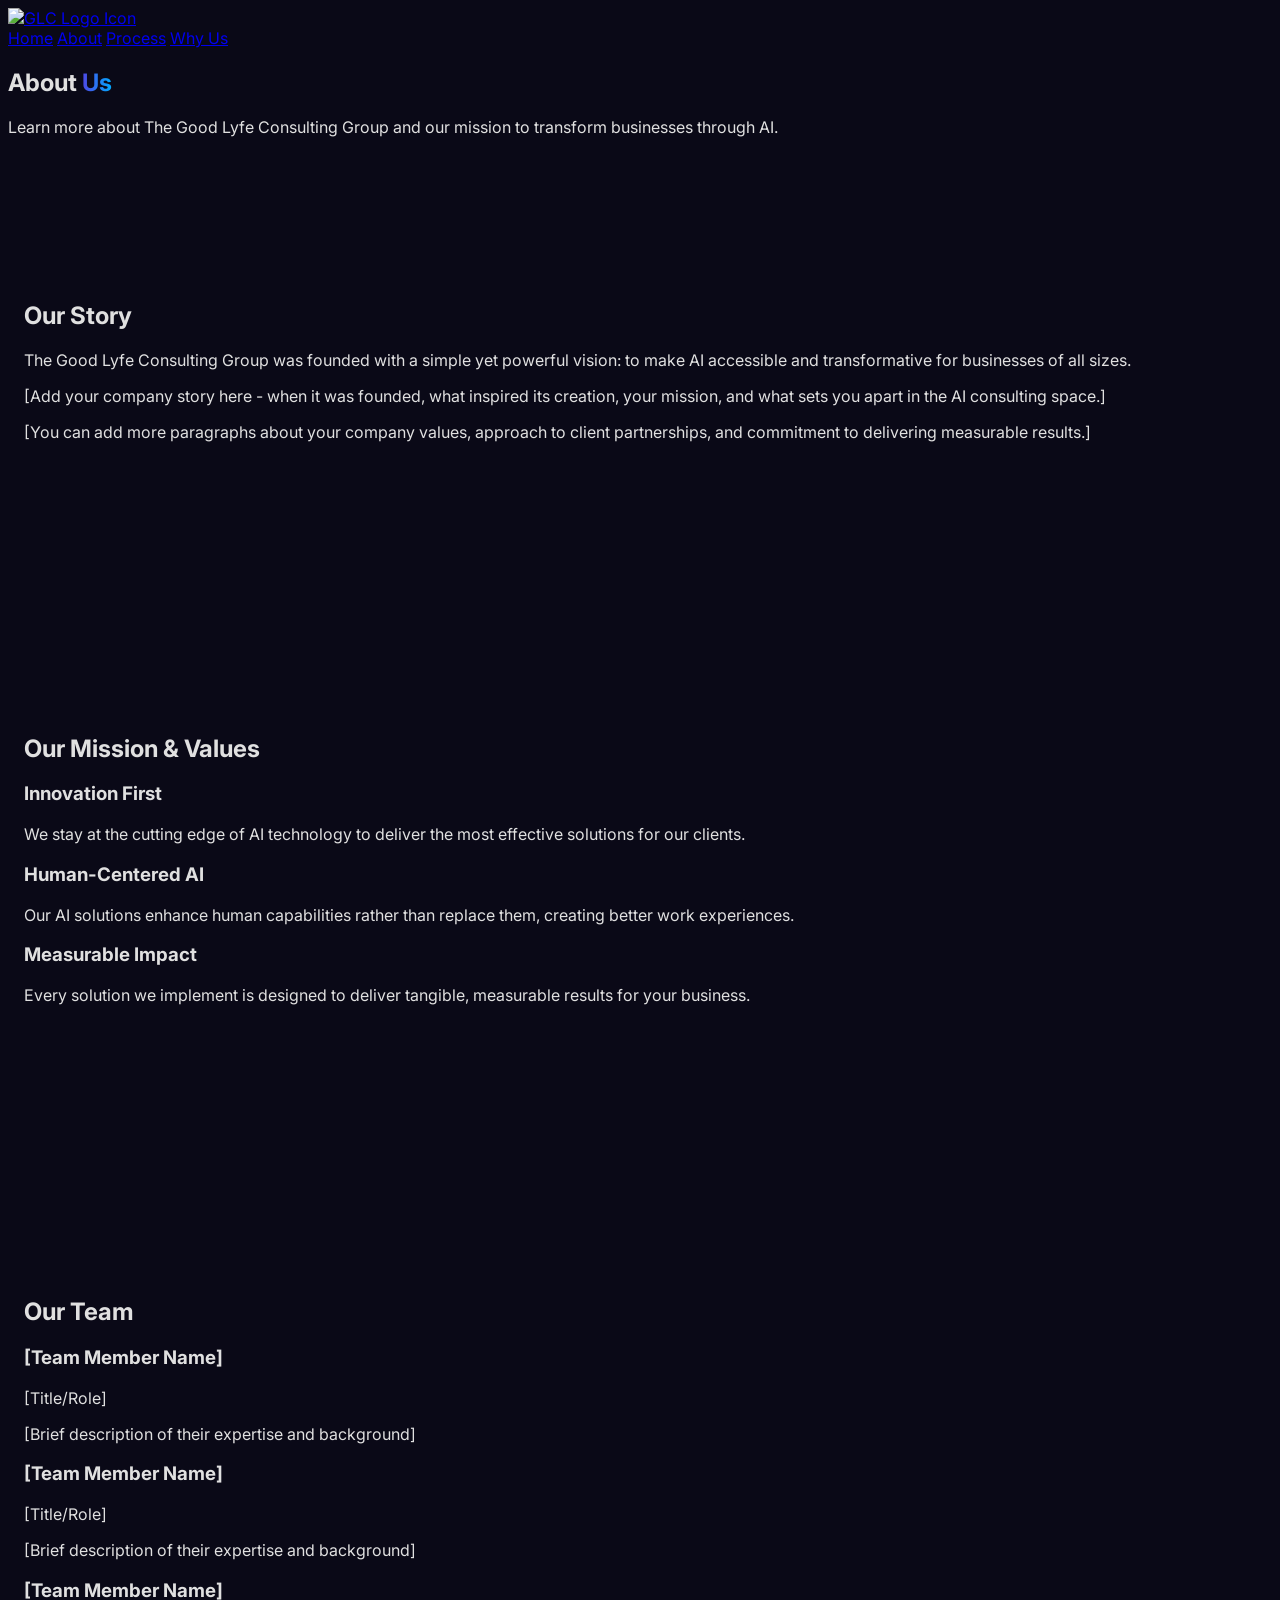
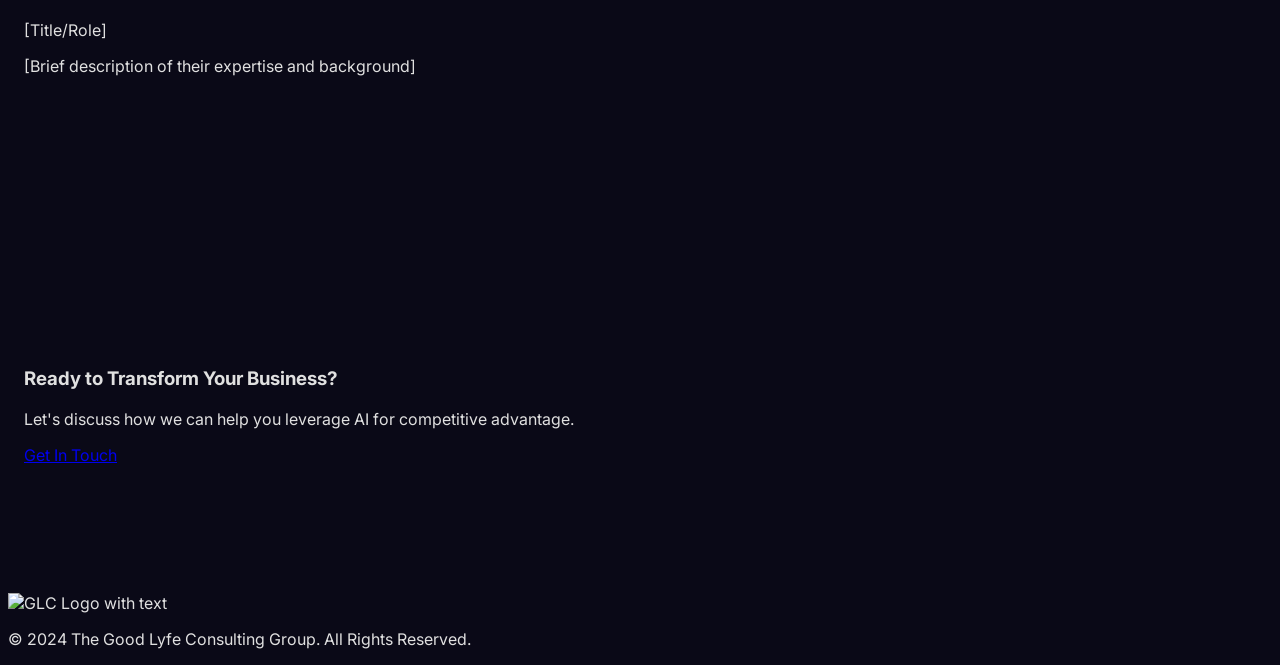
==== about.html @ 4319f313 "Rename "About Me" page to "About Us" and update company description Removes aboutme.html and adds ab" ====
<!DOCTYPE html>
<html lang="en">
<head>
    <meta charset="UTF-8">
    <meta name="viewport" content="width=device-width, initial-scale=1.0">
    <title>About | The Good Lyfe Consulting Group</title>
    
    <!-- Tailwind CSS -->
    <script src="https://cdn.tailwindcss.com"></script>
    
    <!-- Google Fonts: Inter -->
    <link rel="preconnect" href="https://fonts.googleapis.com">
    <link rel="preconnect" href="https://fonts.gstatic.com" crossorigin>
    <link href="https://fonts.googleapis.com/css2?family=Inter:wght@400;600;700;800&display=swap" rel="stylesheet">
    
    <!-- Custom Styles -->
    <style>
        body {
            font-family: 'Inter', sans-serif;
            background-color: #0A0917; /* Deep dark background */
            color: #E0E0E0; /* Light gray for text */
        }
        .hero-gradient {
            background: radial-gradient(circle at 50% 50%, rgba(58, 16, 151, 0.3) 0%, rgba(10, 9, 23, 0) 60%);
        }
        .accent-gradient-text {
            background: linear-gradient(90deg, #4F46E5, #00A9FF);
            -webkit-background-clip: text;
            -webkit-text-fill-color: transparent;
        }
        .section {
            padding: 8rem 1rem;
        }
        .scroll-reveal {
            opacity: 0;
            transform: translateY(30px);
            transition: opacity 0.8s ease-out, transform 0.8s ease-out;
        }
        .scroll-reveal.visible {
            opacity: 1;
            transform: translateY(0);
        }
    </style>
</head>
<body class="antialiased">

    <!-- Header -->
    <header class="fixed top-0 left-0 right-0 z-50 bg-opacity-30 backdrop-blur-lg border-b border-gray-800">
        <div class="container mx-auto px-6 py-4 flex justify-between items-center">
            <!-- HEADER LOGO (Icon + Text) -->
            <a href="index.html" class="flex items-center space-x-4">
                 <img src='https://i.postimg.cc/Jhpvpzmf/THE-GOOD-LYFE-CONSULTING-GROUP-White-No-Words-PNG.png' alt="GLC Logo Icon" class="h-16">
            </a>
            <nav class="hidden md:flex items-center space-x-8">
                <a href="index.html" class="text-gray-300 hover:text-white transition-colors">Home</a>
                <a href="about.html" class="text-white font-semibold">About</a>
                <a href="index.html#process" class="text-gray-300 hover:text-white transition-colors">Process</a>
                <a href="index.html#why-us" class="text-gray-300 hover:text-white transition-colors">Why Us</a>
            </nav>
        </div>
    </header>

    <main>
        <!-- Hero Section -->
        <section class="relative min-h-screen flex items-center justify-center text-center overflow-hidden">
            <div class="hero-gradient absolute inset-0"></div>
            <div class="relative z-10 p-6">
                <h1 class="text-4xl md:text-6xl lg:text-7xl font-extrabold text-white leading-tight mb-4 scroll-reveal">
                    About <span class="accent-gradient-text">Us</span>
                </h1>
                <p class="max-w-3xl mx-auto text-lg md:text-xl text-gray-300 mb-8 scroll-reveal" style="transition-delay: 200ms;">
                    Learn more about The Good Lyfe Consulting Group and our mission to transform businesses through AI.
                </p>
            </div>
        </section>

        <!-- About Content Section -->
        <section class="section scroll-reveal">
            <div class="container mx-auto px-6 max-w-4xl">
                <div class="bg-gray-800 p-8 rounded-xl border border-gray-700">
                    <h2 class="text-3xl font-bold mb-6">Our Story</h2>
                    <div class="prose prose-invert max-w-none">
                        <p class="text-gray-300 text-lg mb-6">
                            The Good Lyfe Consulting Group was founded with a simple yet powerful vision: to make AI accessible and transformative for businesses of all sizes.
                        </p>
                        <p class="text-gray-300 text-lg mb-6">
                            [Add your company story here - when it was founded, what inspired its creation, your mission, and what sets you apart in the AI consulting space.]
                        </p>
                        <p class="text-gray-300 text-lg mb-6">
                            [You can add more paragraphs about your company values, approach to client partnerships, and commitment to delivering measurable results.]
                        </p>
                    </div>
                </div>
            </div>
        </section>

        <!-- Mission & Values Section -->
        <section class="section bg-gray-900/50 scroll-reveal">
            <div class="container mx-auto px-6">
                <h2 class="text-4xl font-bold mb-12 text-center">Our Mission & Values</h2>
                <div class="grid md:grid-cols-2 lg:grid-cols-3 gap-8">
                    <div class="bg-gray-800 p-6 rounded-lg border border-gray-700">
                        <h3 class="text-xl font-semibold mb-3">Innovation First</h3>
                        <p class="text-gray-400">We stay at the cutting edge of AI technology to deliver the most effective solutions for our clients.</p>
                    </div>
                    <div class="bg-gray-800 p-6 rounded-lg border border-gray-700">
                        <h3 class="text-xl font-semibold mb-3">Human-Centered AI</h3>
                        <p class="text-gray-400">Our AI solutions enhance human capabilities rather than replace them, creating better work experiences.</p>
                    </div>
                    <div class="bg-gray-800 p-6 rounded-lg border border-gray-700">
                        <h3 class="text-xl font-semibold mb-3">Measurable Impact</h3>
                        <p class="text-gray-400">Every solution we implement is designed to deliver tangible, measurable results for your business.</p>
                    </div>
                </div>
            </div>
        </section>

        <!-- Team Section -->
        <section class="section scroll-reveal">
            <div class="container mx-auto px-6">
                <h2 class="text-4xl font-bold mb-12 text-center">Our Team</h2>
                <div class="grid md:grid-cols-2 lg:grid-cols-3 gap-8">
                    <div class="bg-gray-800 p-6 rounded-lg border border-gray-700 text-center">
                        <div class="w-24 h-24 bg-gray-700 rounded-full mx-auto mb-4"></div>
                        <h3 class="text-xl font-semibold mb-2">[Team Member Name]</h3>
                        <p class="text-indigo-400 mb-3">[Title/Role]</p>
                        <p class="text-gray-400 text-sm">[Brief description of their expertise and background]</p>
                    </div>
                    <div class="bg-gray-800 p-6 rounded-lg border border-gray-700 text-center">
                        <div class="w-24 h-24 bg-gray-700 rounded-full mx-auto mb-4"></div>
                        <h3 class="text-xl font-semibold mb-2">[Team Member Name]</h3>
                        <p class="text-indigo-400 mb-3">[Title/Role]</p>
                        <p class="text-gray-400 text-sm">[Brief description of their expertise and background]</p>
                    </div>
                    <div class="bg-gray-800 p-6 rounded-lg border border-gray-700 text-center">
                        <div class="w-24 h-24 bg-gray-700 rounded-full mx-auto mb-4"></div>
                        <h3 class="text-xl font-semibold mb-2">[Team Member Name]</h3>
                        <p class="text-indigo-400 mb-3">[Title/Role]</p>
                        <p class="text-gray-400 text-sm">[Brief description of their expertise and background]</p>
                    </div>
                </div>
            </div>
        </section>

        <!-- Contact Section -->
        <section class="section bg-indigo-900/20 scroll-reveal">
            <div class="container mx-auto px-6 text-center">
                <h3 class="text-4xl font-bold text-white mb-4">Ready to Transform Your Business?</h3>
                <p class="text-lg text-gray-300 mb-8">Let's discuss how we can help you leverage AI for competitive advantage.</p>
                <a href="mailto:info@GLC.ai" class="inline-block bg-green-500 text-white font-bold py-4 px-10 text-lg rounded-lg shadow-xl hover:bg-green-400 transition-all">
                    Get In Touch
                </a>
            </div>
        </section>
    </main>

    <!-- Footer -->
    <footer class="bg-gray-900 py-8">
        <div class="container mx-auto px-6 text-center text-gray-500 flex flex-col items-center space-y-6">
            <!-- FOOTER LOGO -->
            <img src='https://i.postimg.cc/nzYThHcd/PNG-white-logo-fo-site.png' alt='GLC Logo with text' class="h-36">
            <p>&copy; 2024 The Good Lyfe Consulting Group. All Rights Reserved.</p>
        </div>
    </footer>

    <script>
        // Scroll Reveal Animation
        const scrollRevealElements = document.querySelectorAll('.scroll-reveal');

        const elementInView = (el, dividend = 1) => {
            const elementTop = el.getBoundingClientRect().top;
            return (
                elementTop <= (window.innerHeight || document.documentElement.clientHeight) / dividend
            );
        };
        
        const displayScrollElement = (element) => {
            element.classList.add('visible');
        };

        const handleScrollAnimation = () => {
            scrollRevealElements.forEach((el) => {
                if (elementInView(el, 1.25)) {
                    displayScrollElement(el);
                }
            });
        }

        window.addEventListener('scroll', () => {
            handleScrollAnimation();
        });

        // Trigger for elements already in view on load
        handleScrollAnimation();
    </script>
</body>
</html>
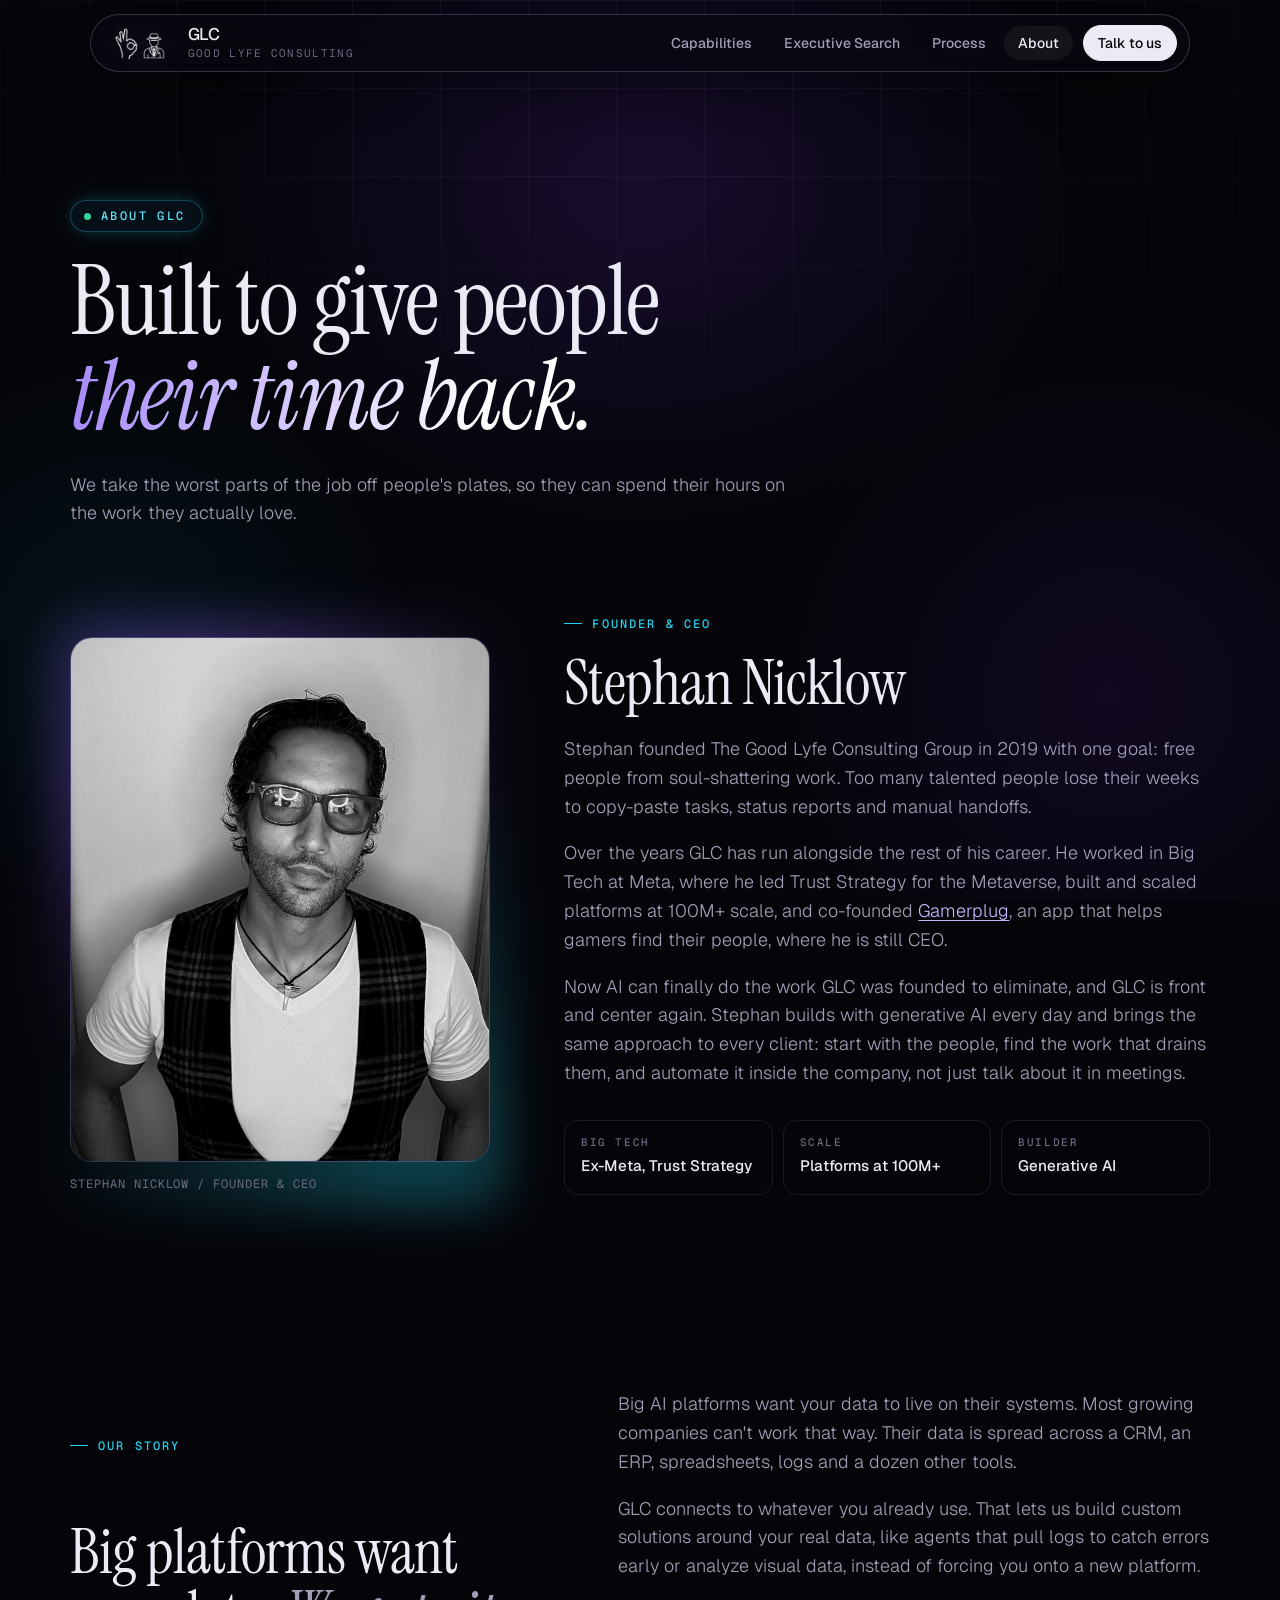
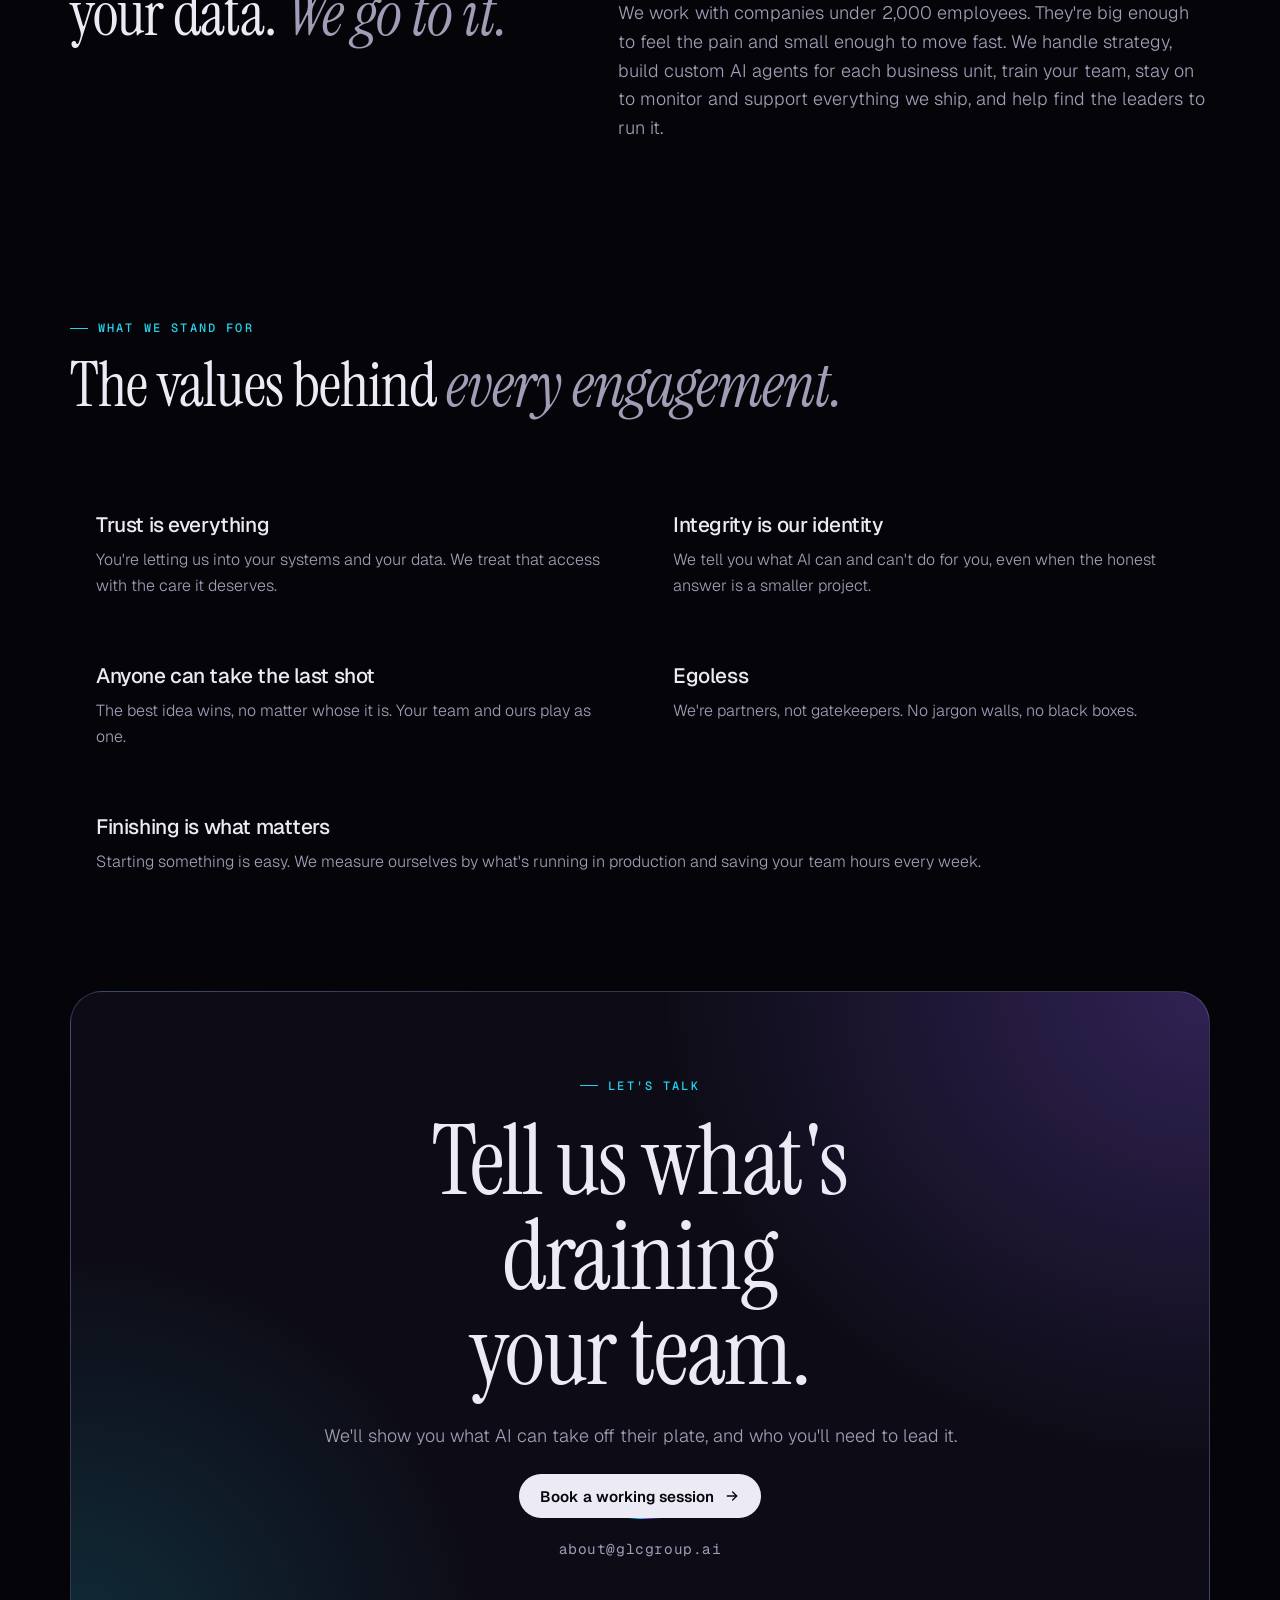
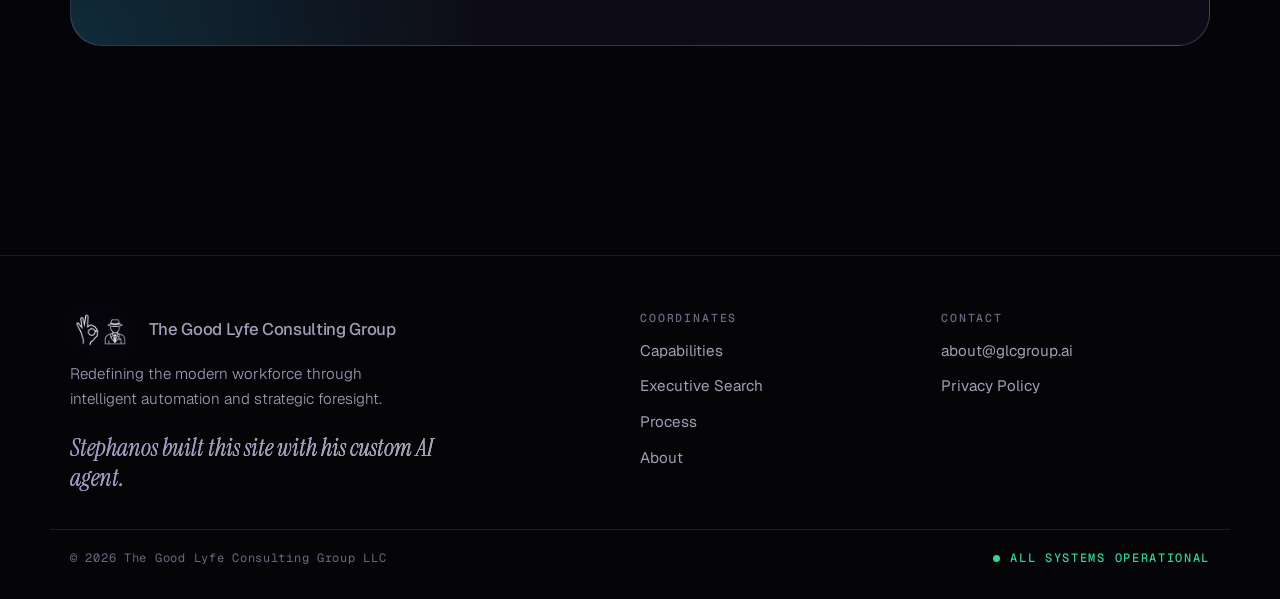
==== commit 7c3e4053: "Redesign: merge the live site's best elements with the new site; hero becomes a live operations grap" ====
--- a/about.html
+++ b/about.html
@@ -2,196 +2,137 @@
 <html lang="en">
 <head>
     <meta charset="UTF-8">
-    <meta name="viewport" content="width=device-width, initial-scale=1.0">
+    <meta name="viewport" content="width=device-width, initial-scale=1.0, viewport-fit=cover">
     <title>About | The Good Lyfe Consulting Group</title>
-    
-    <!-- Tailwind CSS -->
-    <script src="https://cdn.tailwindcss.com"></script>
-    
-    <!-- Google Fonts: Inter -->
+    <meta name="description" content="The Good Lyfe Consulting Group was founded by Stephan Nicklow to free people from the worst parts of their jobs by operationalizing AI.">
+    <link rel="icon" href="assets/favicon.png" type="image/png">
     <link rel="preconnect" href="https://fonts.googleapis.com">
     <link rel="preconnect" href="https://fonts.gstatic.com" crossorigin>
-    <link href="https://fonts.googleapis.com/css2?family=Inter:wght@400;600;700;800&display=swap" rel="stylesheet">
-    
-    <!-- Custom Styles -->
-    <style>
-        body {
-            font-family: 'Inter', sans-serif;
-            background-color: #0A0917; /* Deep dark background */
-            color: #E0E0E0; /* Light gray for text */
-        }
-        .hero-gradient {
-            background: radial-gradient(circle at 50% 50%, rgba(58, 16, 151, 0.3) 0%, rgba(10, 9, 23, 0) 60%);
-        }
-        .accent-gradient-text {
-            background: linear-gradient(90deg, #4F46E5, #00A9FF);
-            -webkit-background-clip: text;
-            -webkit-text-fill-color: transparent;
-        }
-        .section {
-            padding: 8rem 1rem;
-        }
-        .scroll-reveal {
-            opacity: 0;
-            transform: translateY(30px);
-            transition: opacity 0.8s ease-out, transform 0.8s ease-out;
-        }
-        .scroll-reveal.visible {
-            opacity: 1;
-            transform: translateY(0);
-        }
-    </style>
+    <link href="https://fonts.googleapis.com/css2?family=Geist:wght@300;400;500;600&family=Geist+Mono:wght@400;500&family=Instrument+Serif:ital@0;1&display=swap" rel="stylesheet">
+    <link rel="stylesheet" href="assets/site.css">
 </head>
-<body class="antialiased">
+<body>
+    <div class="orbs" aria-hidden="true"><span></span><span></span><span></span></div>
 
-    <!-- Header -->
-    <header class="fixed top-0 left-0 right-0 z-50 bg-opacity-30 backdrop-blur-lg border-b border-gray-800">
-        <div class="container mx-auto px-6 py-4 flex justify-between items-center">
-            <!-- HEADER LOGO (Icon + Text) -->
-            <a href="index.html" class="flex items-center space-x-4">
-                 <img src='https://i.postimg.cc/Jhpvpzmf/THE-GOOD-LYFE-CONSULTING-GROUP-White-No-Words-PNG.png' alt="GLC Logo Icon" class="h-16">
-            </a>
-            <nav class="hidden md:flex items-center space-x-8">
-                <a href="index.html" class="text-gray-300 hover:text-white transition-colors">Home</a>
-                <a href="about.html" class="text-white font-semibold">About</a>
-                <a href="index.html#process" class="text-gray-300 hover:text-white transition-colors">Process</a>
-                <a href="index.html#why-us" class="text-gray-300 hover:text-white transition-colors">Why Us</a>
-            </nav>
+    <nav class="nav" aria-label="Main">
+        <a href="index.html" class="brand" aria-label="The Good Lyfe Consulting Group home">
+            <img src="assets/glc-mark.png" alt="">
+            <span>GLC<small>Good Lyfe Consulting</small></span>
+        </a>
+        <button class="menu-btn" type="button" aria-expanded="false" aria-controls="nav-links">Menu</button>
+        <div class="nav-links" id="nav-links">
+            <a href="index.html#capabilities">Capabilities</a>
+            <a href="index.html#executive-search">Executive Search</a>
+            <a href="index.html#process">Process</a>
+            <a href="about.html" aria-current="page">About</a>
+            <a href="mailto:about@glcgroup.ai" class="btn btn-solid btn-sm nav-cta">Talk to us</a>
         </div>
-    </header>
+    </nav>
 
     <main>
-        <!-- Hero Section -->
-        <section class="relative min-h-screen flex items-center justify-center text-center overflow-hidden">
-            <div class="hero-gradient absolute inset-0"></div>
-            <div class="relative z-10 p-6">
-                <h1 class="text-4xl md:text-6xl lg:text-7xl font-extrabold text-white leading-tight mb-4 scroll-reveal">
-                    About <span class="accent-gradient-text">Us</span>
-                </h1>
-                <p class="max-w-3xl mx-auto text-lg md:text-xl text-gray-300 mb-8 scroll-reveal" style="transition-delay: 200ms;">
-                    Learn more about The Good Lyfe Consulting Group and our mission to transform businesses through AI.
-                </p>
+        <header class="section" style="padding-top:clamp(140px,16vw,200px)">
+            <div class="wrap">
+                <span class="status rise"><span class="dot"></span>About GLC</span>
+                <h1 class="rise" style="--d:.08s;font-size:var(--step-4);margin-top:22px;max-width:16ch">Built to give people <em class="shimmer">their time back.</em></h1>
+                <p class="lede rise" style="--d:.16s;margin-top:26px">We take the worst parts of the job off people's plates, so they can spend their hours on the work they actually love.</p>
             </div>
-        </section>
+        </header>
 
-        <!-- About Content Section -->
-        <section class="section scroll-reveal">
-            <div class="container mx-auto px-6 max-w-4xl">
-                <div class="bg-gray-800 p-8 rounded-xl border border-gray-700">
-                    <h2 class="text-3xl font-bold mb-6">Our Story</h2>
-                    <div class="prose prose-invert max-w-none">
-                        <p class="text-gray-300 text-lg mb-6">
-                            The Good Lyfe Consulting Group was founded with a simple yet powerful vision: to make AI accessible and transformative for businesses of all sizes.
-                        </p>
-                        <p class="text-gray-300 text-lg mb-6">
-                            [Add your company story here - when it was founded, what inspired its creation, your mission, and what sets you apart in the AI consulting space.]
-                        </p>
-                        <p class="text-gray-300 text-lg mb-6">
-                            [You can add more paragraphs about your company values, approach to client partnerships, and commitment to delivering measurable results.]
-                        </p>
+        <section id="founder" class="section" style="padding-top:0">
+            <div class="wrap founder">
+                <figure class="portrait" style="margin:0">
+                    <img src="assets/stephan.jpg" alt="Stephan Nicklow, founder and CEO of The Good Lyfe Consulting Group">
+                    <figcaption>STEPHAN NICKLOW / FOUNDER &amp; CEO</figcaption>
+                </figure>
+                <div style="display:grid;gap:22px;min-width:0">
+                    <span class="label">Founder &amp; CEO</span>
+                    <h2 style="font-size:var(--step-3)">Stephan Nicklow</h2>
+                    <div class="bio">
+                        <p>Stephan founded The Good Lyfe Consulting Group in 2019 with one goal: free people from soul-shattering work. Too many talented people lose their weeks to copy-paste tasks, status reports and manual handoffs.</p>
+                        <p>Over the years GLC has run alongside the rest of his career. He worked in Big Tech at Meta, where he led Trust Strategy for the Metaverse, built and scaled platforms at 100M+ scale, and co-founded <a href="https://gamerplug.app" target="_blank" rel="noopener">Gamerplug</a>, an app that helps gamers find their people, where he is still CEO.</p>
+                        <p>Now AI can finally do the work GLC was founded to eliminate, and GLC is front and center again. Stephan builds with generative AI every day and brings the same approach to every client: start with the people, find the work that drains them, and automate it inside the company, not just talk about it in meetings.</p>
                     </div>
+                    <dl class="facts">
+                        <div><dt>Big Tech</dt><dd>Ex-Meta, Trust Strategy</dd></div>
+                        <div><dt>Scale</dt><dd>Platforms at 100M+</dd></div>
+                        <div><dt>Builder</dt><dd>Generative AI</dd></div>
+                    </dl>
                 </div>
             </div>
         </section>
 
-        <!-- Mission & Values Section -->
-        <section class="section bg-gray-900/50 scroll-reveal">
-            <div class="container mx-auto px-6">
-                <h2 class="text-4xl font-bold mb-12 text-center">Our Mission & Values</h2>
-                <div class="grid md:grid-cols-2 lg:grid-cols-3 gap-8">
-                    <div class="bg-gray-800 p-6 rounded-lg border border-gray-700">
-                        <h3 class="text-xl font-semibold mb-3">Innovation First</h3>
-                        <p class="text-gray-400">We stay at the cutting edge of AI technology to deliver the most effective solutions for our clients.</p>
-                    </div>
-                    <div class="bg-gray-800 p-6 rounded-lg border border-gray-700">
-                        <h3 class="text-xl font-semibold mb-3">Human-Centered AI</h3>
-                        <p class="text-gray-400">Our AI solutions enhance human capabilities rather than replace them, creating better work experiences.</p>
-                    </div>
-                    <div class="bg-gray-800 p-6 rounded-lg border border-gray-700">
-                        <h3 class="text-xl font-semibold mb-3">Measurable Impact</h3>
-                        <p class="text-gray-400">Every solution we implement is designed to deliver tangible, measurable results for your business.</p>
-                    </div>
+        <section id="story" class="section">
+            <div class="wrap story">
+                <div class="head" style="margin:0">
+                    <span class="label">Our story</span>
+                    <h2>Big platforms want your data. <em>We go to it.</em></h2>
+                </div>
+                <div class="body">
+                    <p>Big AI platforms want your data to live on their systems. Most growing companies can't work that way. Their data is spread across a CRM, an ERP, spreadsheets, logs and a dozen other tools.</p>
+                    <p>GLC connects to whatever you already use. That lets us build custom solutions around your real data, like agents that pull logs to catch errors early or analyze visual data, instead of forcing you onto a new platform.</p>
+                    <p>We work with companies under 2,000 employees. They're big enough to feel the pain and small enough to move fast. We handle strategy, build custom AI agents for each business unit, train your team, stay on to monitor and support everything we ship, and help find the leaders to run it.</p>
                 </div>
             </div>
         </section>
 
-        <!-- Team Section -->
-        <section class="section scroll-reveal">
-            <div class="container mx-auto px-6">
-                <h2 class="text-4xl font-bold mb-12 text-center">Our Team</h2>
-                <div class="grid md:grid-cols-2 lg:grid-cols-3 gap-8">
-                    <div class="bg-gray-800 p-6 rounded-lg border border-gray-700 text-center">
-                        <div class="w-24 h-24 bg-gray-700 rounded-full mx-auto mb-4"></div>
-                        <h3 class="text-xl font-semibold mb-2">[Team Member Name]</h3>
-                        <p class="text-indigo-400 mb-3">[Title/Role]</p>
-                        <p class="text-gray-400 text-sm">[Brief description of their expertise and background]</p>
-                    </div>
-                    <div class="bg-gray-800 p-6 rounded-lg border border-gray-700 text-center">
-                        <div class="w-24 h-24 bg-gray-700 rounded-full mx-auto mb-4"></div>
-                        <h3 class="text-xl font-semibold mb-2">[Team Member Name]</h3>
-                        <p class="text-indigo-400 mb-3">[Title/Role]</p>
-                        <p class="text-gray-400 text-sm">[Brief description of their expertise and background]</p>
-                    </div>
-                    <div class="bg-gray-800 p-6 rounded-lg border border-gray-700 text-center">
-                        <div class="w-24 h-24 bg-gray-700 rounded-full mx-auto mb-4"></div>
-                        <h3 class="text-xl font-semibold mb-2">[Team Member Name]</h3>
-                        <p class="text-indigo-400 mb-3">[Title/Role]</p>
-                        <p class="text-gray-400 text-sm">[Brief description of their expertise and background]</p>
-                    </div>
+        <section id="values" class="section">
+            <div class="wrap">
+                <div class="head">
+                    <span class="label">What we stand for</span>
+                    <h2>The values behind <em>every engagement.</em></h2>
+                </div>
+                <div class="values">
+                    <div><h3>Trust is everything</h3><p>You're letting us into your systems and your data. We treat that access with the care it deserves.</p></div>
+                    <div><h3>Integrity is our identity</h3><p>We tell you what AI can and can't do for you, even when the honest answer is a smaller project.</p></div>
+                    <div><h3>Anyone can take the last shot</h3><p>The best idea wins, no matter whose it is. Your team and ours play as one.</p></div>
+                    <div><h3>Egoless</h3><p>We're partners, not gatekeepers. No jargon walls, no black boxes.</p></div>
+                    <div><h3>Finishing is what matters</h3><p>Starting something is easy. We measure ourselves by what's running in production and saving your team hours every week.</p></div>
                 </div>
             </div>
         </section>
 
-        <!-- Contact Section -->
-        <section class="section bg-indigo-900/20 scroll-reveal">
-            <div class="container mx-auto px-6 text-center">
-                <h3 class="text-4xl font-bold text-white mb-4">Ready to Transform Your Business?</h3>
-                <p class="text-lg text-gray-300 mb-8">Let's discuss how we can help you leverage AI for competitive advantage.</p>
-                <a href="mailto:info@GLC.ai" class="inline-block bg-green-500 text-white font-bold py-4 px-10 text-lg rounded-lg shadow-xl hover:bg-green-400 transition-all">
-                    Get In Touch
-                </a>
+        <section id="contact" class="section" style="padding-top:0">
+            <div class="wrap">
+                <div class="cta">
+                    <span class="label">Let's talk</span>
+                    <h2>Tell us what's draining your team.</h2>
+                    <p class="lede">We'll show you what AI can take off their plate, and who you'll need to lead it.</p>
+                    <a href="mailto:about@glcgroup.ai" class="btn btn-shine btn-light">Book a working session
+                        <svg viewBox="0 0 24 24" fill="none" stroke="currentColor" stroke-width="2" stroke-linecap="round" stroke-linejoin="round" aria-hidden="true"><path d="M5 12h14"/><path d="m13 6 6 6-6 6"/></svg>
+                    </a>
+                    <span class="mail">about@glcgroup.ai</span>
+                </div>
             </div>
         </section>
     </main>
 
-    <!-- Footer -->
-    <footer class="bg-gray-900 py-8">
-        <div class="container mx-auto px-6 text-center text-gray-500 flex flex-col items-center space-y-6">
-            <!-- FOOTER LOGO -->
-            <img src='https://i.postimg.cc/nzYThHcd/PNG-white-logo-fo-site.png' alt='GLC Logo with text' class="h-36">
-            <p>&copy; 2024 The Good Lyfe Consulting Group. All Rights Reserved.</p>
+    <footer>
+        <div class="wrap foot">
+            <div>
+                <a href="index.html" class="brand"><img src="assets/glc-mark.png" alt=""><span>The Good Lyfe Consulting Group</span></a>
+                <p>Redefining the modern workforce through intelligent automation and strategic foresight.</p>
+                <p class="shimmer made">Stephanos built this site with his custom AI agent.</p>
+            </div>
+            <div>
+                <h4>Coordinates</h4>
+                <ul>
+                    <li><a href="index.html#capabilities">Capabilities</a></li>
+                    <li><a href="index.html#executive-search">Executive Search</a></li>
+                    <li><a href="index.html#process">Process</a></li>
+                    <li><a href="about.html">About</a></li>
+                </ul>
+            </div>
+            <div>
+                <h4>Contact</h4>
+                <ul>
+                    <li><a href="mailto:about@glcgroup.ai">about@glcgroup.ai</a></li>
+                    <li><a href="privacy-policy.html">Privacy Policy</a></li>
+                </ul>
+            </div>
         </div>
+        <div class="wrap foot-bar"><span>&copy; 2026 The Good Lyfe Consulting Group LLC</span><span class="ops"><span class="dot"></span>All systems operational</span></div>
     </footer>
 
-    <script>
-        // Scroll Reveal Animation
-        const scrollRevealElements = document.querySelectorAll('.scroll-reveal');
-
-        const elementInView = (el, dividend = 1) => {
-            const elementTop = el.getBoundingClientRect().top;
-            return (
-                elementTop <= (window.innerHeight || document.documentElement.clientHeight) / dividend
-            );
-        };
-        
-        const displayScrollElement = (element) => {
-            element.classList.add('visible');
-        };
-
-        const handleScrollAnimation = () => {
-            scrollRevealElements.forEach((el) => {
-                if (elementInView(el, 1.25)) {
-                    displayScrollElement(el);
-                }
-            });
-        }
-
-        window.addEventListener('scroll', () => {
-            handleScrollAnimation();
-        });
-
-        // Trigger for elements already in view on load
-        handleScrollAnimation();
-    </script>
+    <script src="assets/site.js"></script>
 </body>
-</html>+</html>
--- a/assets/site.css
+++ b/assets/site.css
@@ -0,0 +1,493 @@
+/* GLC site. Layout concept: a lab instrument at night. Hairline grid, mono readouts, glass panels, one live operations graph in the hero. */
+:root {
+    --ink: #050509;          /* page */
+    --panel: #0d0c16;        /* raised surfaces */
+    --line: rgba(196, 181, 253, 0.12);
+    --line-strong: rgba(196, 181, 253, 0.24);
+    --text: #eceaf4;
+    --dim: #a19db6;
+    --faint: #6d6984;
+    --violet: #8b5cf6;
+    --lilac: #c4b5fd;
+    --cyan: #22d3ee;
+    --mint: #34d399;
+
+    --sans: "Geist", "Inter", system-ui, -apple-system, "Segoe UI", sans-serif;
+    --serif: "Instrument Serif", "Iowan Old Style", Georgia, serif;
+    --mono: "Geist Mono", "JetBrains Mono", ui-monospace, "SF Mono", Menlo, monospace;
+
+    --step-0: 1rem;
+    --step-1: 1.125rem;
+    --step-2: clamp(1.4rem, 1.1rem + 1vw, 1.75rem);
+    --step-3: clamp(2.4rem, 1.5rem + 3vw, 4.25rem);
+    --step-4: clamp(3rem, 1.6rem + 5.6vw, 6.5rem);
+
+    --wrap: 1180px;
+    --radius: 18px;
+    color-scheme: dark;
+}
+
+* { box-sizing: border-box; }
+html { scroll-behavior: smooth; }
+body {
+    margin: 0;
+    background: var(--ink);
+    color: var(--text);
+    font: 400 var(--step-0)/1.6 var(--sans);
+    -webkit-font-smoothing: antialiased;
+    overflow-x: hidden;
+}
+body::before {
+    content: "";
+    position: fixed;
+    inset: 0;
+    pointer-events: none;
+    background-image:
+        linear-gradient(var(--line) 1px, transparent 1px),
+        linear-gradient(90deg, var(--line) 1px, transparent 1px);
+    background-size: 88px 88px;
+    mask-image: radial-gradient(ellipse 80% 60% at 50% 0%, #000 30%, transparent 80%);
+    -webkit-mask-image: radial-gradient(ellipse 80% 60% at 50% 0%, #000 30%, transparent 80%);
+    opacity: 0.5;
+    z-index: 0;
+}
+img, video { max-width: 100%; display: block; }
+a { color: inherit; }
+::selection { background: rgba(139, 92, 246, 0.35); color: #fff; }
+:focus-visible { outline: 2px solid var(--cyan); outline-offset: 3px; border-radius: 6px; }
+::-webkit-scrollbar { width: 8px; }
+::-webkit-scrollbar-track { background: var(--ink); }
+::-webkit-scrollbar-thumb { background: #2a2838; border-radius: 4px; }
+
+/* Display headings are set in Instrument Serif; working headings stay in Geist */
+h1, h2, h3 { margin: 0; text-wrap: balance; }
+h1, h2 { font-family: var(--serif); font-weight: 400; letter-spacing: -0.015em; line-height: 0.98; }
+h3 { font-weight: 500; letter-spacing: -0.02em; line-height: 1.15; }
+p { margin: 0; }
+em { font-family: var(--serif); font-style: italic; font-weight: 400; }
+h1 em, h2 em { color: var(--dim); }
+.shimmer {
+    background: linear-gradient(90deg, #a78bfa 0%, #fff 40%, #fff 60%, var(--cyan) 100%);
+    background-size: 200% auto;
+    -webkit-background-clip: text;
+    background-clip: text;
+    color: transparent;
+    animation: shimmer 5s linear infinite;
+}
+@keyframes shimmer { from { background-position: 100% center; } to { background-position: -100% center; } }
+
+/* Ambient light, drawn with gradients instead of blur so phones stay smooth */
+.orbs { position: fixed; inset: 0; pointer-events: none; z-index: 0; overflow: hidden; }
+.orbs span { position: absolute; border-radius: 50%; animation: float 12s ease-in-out infinite; }
+.orbs span:nth-child(1) { width: 900px; height: 700px; top: -18%; left: 50%; margin-left: -450px; background: radial-gradient(closest-side, rgba(124, 58, 237, 0.16), transparent); }
+.orbs span:nth-child(2) { width: 600px; height: 600px; top: 38%; left: -14%; background: radial-gradient(closest-side, rgba(8, 145, 178, 0.10), transparent); animation-delay: -4s; }
+.orbs span:nth-child(3) { width: 700px; height: 700px; bottom: -16%; right: -14%; background: radial-gradient(closest-side, rgba(91, 33, 182, 0.14), transparent); animation-delay: -8s; }
+@keyframes float { 50% { transform: translateY(-24px); } }
+
+.wrap {
+    position: relative;
+    z-index: 1;
+    max-width: var(--wrap);
+    margin: 0 auto;
+    padding-left: max(20px, env(safe-area-inset-left, 0px));
+    padding-right: max(20px, env(safe-area-inset-right, 0px));
+}
+.section { padding-block: clamp(56px, 7vw, 104px); position: relative; }
+.label {
+    font: 500 0.75rem/1 var(--mono);
+    letter-spacing: 0.18em;
+    text-transform: uppercase;
+    color: var(--cyan);
+    display: inline-flex;
+    align-items: center;
+    gap: 10px;
+}
+.label::before { content: ""; width: 18px; height: 1px; background: currentColor; }
+.lede { color: var(--dim); font-size: var(--step-1); max-width: 62ch; font-weight: 300; }
+.head { display: grid; gap: 20px; margin-bottom: clamp(40px, 6vw, 72px); }
+.head h2 { font-size: var(--step-3); }
+
+/* Glass card with a lift on hover */
+.glass {
+    border: 1px solid var(--line);
+    border-radius: var(--radius);
+    background: linear-gradient(180deg, rgba(255, 255, 255, 0.04), rgba(255, 255, 255, 0.01));
+    backdrop-filter: blur(10px);
+    -webkit-backdrop-filter: blur(10px);
+    transition: transform .4s cubic-bezier(.23, 1, .32, 1), border-color .4s, box-shadow .4s, background .4s;
+}
+.glass:hover { transform: translateY(-6px); border-color: rgba(139, 92, 246, 0.5); box-shadow: 0 0 40px -10px rgba(139, 92, 246, 0.3); background: linear-gradient(180deg, rgba(139, 92, 246, 0.07), rgba(255, 255, 255, 0.01)); }
+
+/* ---------- nav ---------- */
+.nav {
+    position: fixed;
+    top: calc(14px + env(safe-area-inset-top, 0px));
+    left: 50%;
+    transform: translateX(-50%);
+    width: min(1100px, calc(100% - 24px));
+    z-index: 50;
+    display: flex;
+    align-items: center;
+    justify-content: space-between;
+    gap: 16px;
+    padding: 10px 12px 10px 18px;
+    border: 1px solid var(--line-strong);
+    border-radius: 999px;
+    background: rgba(9, 8, 16, 0.78);
+    backdrop-filter: blur(18px) saturate(140%);
+    -webkit-backdrop-filter: blur(18px) saturate(140%);
+    box-shadow: 0 20px 50px -20px rgba(0, 0, 0, 0.8);
+}
+.brand { display: flex; align-items: center; gap: 12px; text-decoration: none; }
+.brand img { height: 34px; width: auto; filter: drop-shadow(0 0 14px rgba(139, 92, 246, 0.35)); }
+.brand span { font: 500 1.05rem/1 var(--sans); letter-spacing: -0.02em; }
+.brand small { display: block; font: 400 0.68rem/1.2 var(--mono); color: var(--faint); letter-spacing: 0.12em; text-transform: uppercase; margin-top: 4px; }
+.nav-links { display: flex; align-items: center; gap: 4px; }
+.nav-links a {
+    text-decoration: none;
+    font: 500 0.875rem/1 var(--sans);
+    color: var(--dim);
+    padding: 10px 14px;
+    border-radius: 999px;
+    transition: color .2s, background .2s;
+}
+.nav-links a:hover, .nav-links a[aria-current="page"] { color: var(--text); background: rgba(255, 255, 255, 0.05); }
+.nav-links a.nav-cta { margin-left: 6px; color: var(--ink); }
+.menu-btn { display: none; background: none; border: 1px solid var(--line-strong); color: var(--text); border-radius: 999px; padding: 9px 14px; font: 500 0.85rem/1 var(--sans); cursor: pointer; }
+
+/* ---------- buttons ---------- */
+.btn {
+    display: inline-flex;
+    align-items: center;
+    gap: 10px;
+    text-decoration: none;
+    font: 500 0.95rem/1 var(--sans);
+    padding: 15px 22px;
+    border-radius: 999px;
+    border: 1px solid var(--line-strong);
+    color: var(--text);
+    background: rgba(255, 255, 255, 0.03);
+    transition: transform .2s, background .2s, border-color .2s, box-shadow .2s;
+}
+.btn:hover { transform: translateY(-1px); border-color: var(--lilac); background: rgba(255, 255, 255, 0.06); }
+.btn-solid { background: var(--text); color: var(--ink); border-color: var(--text); }
+.btn-solid:hover { background: #fff; color: var(--ink); box-shadow: 0 10px 40px -10px rgba(139, 92, 246, 0.7); }
+.btn-sm { padding: 10px 16px; font-size: 0.875rem; }
+.btn svg { width: 16px; height: 16px; }
+/* A light beam that runs around the button's edge */
+.btn-shine { position: relative; isolation: isolate; overflow: hidden; border-color: transparent; background: none; font-weight: 600; }
+.btn-shine::before {
+    content: "";
+    position: absolute;
+    left: 50%;
+    top: 50%;
+    width: 150%;
+    aspect-ratio: 1;
+    translate: -50% -50%;
+    z-index: -2;
+    background: conic-gradient(from 0deg, transparent 0 38%, var(--violet) 46%, var(--cyan) 50%, transparent 58%);
+    animation: spin 4s linear infinite;
+}
+.btn-shine::after { content: ""; position: absolute; inset: 1px; z-index: -1; border-radius: inherit; background: #0d0b18; transition: background .2s; }
+.btn-shine:hover { border-color: transparent; box-shadow: 0 10px 40px -12px rgba(139, 92, 246, 0.8); }
+.btn-shine:hover::after { background: #15122a; }
+.btn-light { color: var(--ink); }
+.btn-light::after { background: var(--text); }
+.btn-light:hover::after { background: #fff; }
+@keyframes spin { to { transform: rotate(1turn); } }
+
+/* ---------- hero ---------- */
+.hero { position: relative; padding-top: clamp(130px, 15vw, 180px); padding-bottom: clamp(40px, 6vw, 72px); }
+.hero-copy { display: grid; justify-items: center; text-align: center; }
+.hero h1 { font-size: clamp(3.2rem, 1.2rem + 7.6vw, 8rem); line-height: 0.9; margin-top: 30px; text-shadow: 0 10px 60px rgba(0, 0, 0, 0.6); }
+.hero .lede { margin-top: 30px; font-size: clamp(1.05rem, 0.95rem + 0.5vw, 1.35rem); max-width: 56ch; }
+.hero-actions { display: flex; flex-wrap: wrap; justify-content: center; gap: 12px; margin-top: 38px; }
+.status {
+    display: inline-flex; align-items: center; gap: 10px;
+    font: 500 0.75rem/1 var(--mono); letter-spacing: 0.2em; text-transform: uppercase; color: #67e8f9;
+    padding: 9px 16px 9px 13px; border: 1px solid rgba(34, 211, 238, 0.3); border-radius: 999px; background: rgba(8, 51, 68, 0.25);
+    box-shadow: 0 0 22px -6px rgba(34, 211, 238, 0.45);
+}
+.dot { width: 7px; height: 7px; flex: none; border-radius: 50%; background: var(--mint); animation: ping 2.4s infinite; }
+@keyframes ping { 0% { box-shadow: 0 0 0 0 rgba(52, 211, 153, 0.55); } 70% { box-shadow: 0 0 0 9px rgba(52, 211, 153, 0); } 100% { box-shadow: 0 0 0 0 rgba(52, 211, 153, 0); } }
+
+/* operations graph: systems feed the agent layer, which writes back and creates */
+.graph {
+    margin-top: clamp(48px, 7vw, 88px);
+    border: 1px solid var(--line-strong);
+    border-radius: 24px;
+    background: rgba(10, 9, 19, 0.82);
+    backdrop-filter: blur(14px);
+    -webkit-backdrop-filter: blur(14px);
+    box-shadow: 0 40px 120px -40px rgba(139, 92, 246, 0.45), 0 0 0 1px rgba(255, 255, 255, 0.02) inset;
+    overflow: hidden;
+}
+.graph-top, .graph-foot { display: flex; flex-wrap: wrap; align-items: center; justify-content: space-between; gap: 8px 16px; padding: 14px 20px; font: 400 0.75rem/1.3 var(--mono); color: var(--faint); letter-spacing: 0.06em; }
+.graph-top { border-bottom: 1px solid var(--line); }
+.graph-top b { color: var(--dim); font-weight: 500; }
+.graph-live { display: inline-flex; align-items: center; gap: 8px; color: var(--mint); }
+.graph-foot { border-top: 1px solid var(--line); }
+.graph-foot b { color: var(--text); font-weight: 500; }
+.graph-body {
+    position: relative;
+    display: grid;
+    grid-template-columns: minmax(0, 1.05fr) minmax(200px, 0.8fr) minmax(0, 1.05fr);
+    gap: clamp(28px, 5vw, 72px);
+    align-items: center;
+    padding: clamp(20px, 3vw, 32px);
+}
+.graph-wires { position: absolute; inset: 0; width: 100%; height: 100%; pointer-events: none; overflow: visible; }
+.wire { fill: none; stroke: rgba(196, 181, 253, 0.14); stroke-width: 1; transition: stroke .4s, stroke-width .4s; }
+.wire.hot { stroke: rgba(34, 211, 238, 0.65); stroke-width: 1.5; }
+.wire.out { stroke: rgba(139, 92, 246, 0.35); stroke-dasharray: 3 5; }
+.wire.out.hot { stroke: rgba(196, 181, 253, 0.9); }
+.graph-col { position: relative; z-index: 1; display: grid; gap: 14px; align-content: start; min-width: 0; }
+.col-h { font: 500 0.7rem/1 var(--mono); letter-spacing: 0.16em; text-transform: uppercase; color: var(--faint); }
+.nodes { list-style: none; margin: 0; padding: 0; display: grid; grid-template-columns: repeat(2, minmax(0, 1fr)); gap: 8px; }
+.node {
+    display: flex; align-items: center; gap: 10px; min-width: 0;
+    padding: 8px 10px; border: 1px solid var(--line); border-radius: 12px; background: #0d0c18;
+    transition: border-color .35s, box-shadow .35s, background .35s;
+}
+.node i { flex: none; width: 28px; height: 28px; border-radius: 8px; display: grid; place-items: center; font: 500 0.66rem/1 var(--mono); font-style: normal; color: var(--lilac); background: rgba(139, 92, 246, 0.12); border: 1px solid rgba(139, 92, 246, 0.25); transition: color .35s, background .35s, border-color .35s; }
+.node span { display: grid; gap: 2px; min-width: 0; }
+.node b { font: 500 0.82rem/1.15 var(--sans); white-space: nowrap; overflow: hidden; text-overflow: ellipsis; }
+.node small { font: 400 0.64rem/1 var(--mono); color: var(--faint); letter-spacing: 0.08em; text-transform: uppercase; }
+.node.on { border-color: rgba(34, 211, 238, 0.6); background: #0b1620; box-shadow: 0 0 24px -6px rgba(34, 211, 238, 0.55); }
+.node.on i { color: #a5f3fc; background: rgba(34, 211, 238, 0.16); border-color: rgba(34, 211, 238, 0.4); }
+.node.write { border-color: rgba(196, 181, 253, 0.7); background: #140f24; box-shadow: 0 0 24px -6px rgba(139, 92, 246, 0.7); }
+.node.write i { color: #fff; background: rgba(139, 92, 246, 0.35); border-color: rgba(196, 181, 253, 0.5); }
+
+.graph-core { position: relative; z-index: 1; display: grid; place-items: center; }
+.core { position: relative; width: clamp(170px, 18vw, 220px); aspect-ratio: 1; max-width: 100%; border-radius: 50%; display: grid; place-items: center; }
+.core::before { content: ""; position: absolute; inset: 14%; border-radius: 50%; background: radial-gradient(circle, rgba(139, 92, 246, 0.35), rgba(34, 211, 238, 0.08) 60%, transparent 72%); transition: transform .5s cubic-bezier(.2, .7, .2, 1); }
+.core.pulse::before { transform: scale(1.25); }
+.ring { position: absolute; inset: 0; border-radius: 50%; border: 1px dashed rgba(196, 181, 253, 0.35); animation: spin 26s linear infinite; }
+.ring.r2 { inset: 9%; border: 1px solid transparent; border-top-color: var(--cyan); border-right-color: rgba(34, 211, 238, 0.25); animation-duration: 5s; }
+.core-in { position: relative; display: grid; justify-items: center; gap: 6px; text-align: center; padding: 0 22%; width: 100%; }
+.core-in img { width: 40px; height: auto; filter: drop-shadow(0 0 16px rgba(139, 92, 246, 0.7)); }
+.core-in b { font: 500 0.92rem/1.1 var(--sans); }
+.core-task { font: 400 0.66rem/1.35 var(--mono); color: var(--cyan); letter-spacing: 0.04em; min-height: 2.7em; }
+.core-task::after { content: "▍"; color: var(--lilac); animation: blink 1s steps(1) infinite; }
+@keyframes blink { 50% { opacity: 0; } }
+
+.feed { list-style: none; margin: 0; padding: 0; display: grid; gap: 10px; }
+.card {
+    padding: 13px 15px; border: 1px solid var(--line); border-radius: 14px; background: #0e0c1a;
+    display: grid; gap: 7px; min-width: 0;
+    animation: card-in .6s cubic-bezier(.2, .7, .2, 1) both;
+}
+.card:first-child { border-color: rgba(139, 92, 246, 0.45); box-shadow: 0 0 30px -12px rgba(139, 92, 246, 0.7); }
+.card:nth-child(n+4) { opacity: 0.45; }
+.card:nth-child(n+5) { display: none; }
+.card-top { display: flex; justify-content: space-between; gap: 10px; font: 500 0.64rem/1 var(--mono); letter-spacing: 0.14em; text-transform: uppercase; }
+.card-top .tag { color: var(--mint); }
+.card-top .when { color: var(--faint); letter-spacing: 0.06em; }
+.card p { font-size: 0.88rem; line-height: 1.4; color: var(--text); min-height: 1.4em; }
+.card .via { font: 400 0.66rem/1.3 var(--mono); color: var(--faint); letter-spacing: 0.04em; }
+@keyframes card-in { from { opacity: 0; transform: translateY(-10px) scale(0.98); } }
+.pk-halo { fill: url(#pk-glow); }
+.pk-dot { fill: #ecfeff; }
+.pk.make .pk-halo { fill: url(#pk-glow-v); }
+
+/* ---------- integration ticker ---------- */
+.ticker { position: relative; z-index: 1; border-block: 1px solid var(--line); background: rgba(0, 0, 0, 0.5); padding-block: 22px; overflow: hidden; mask-image: linear-gradient(90deg, transparent, #000 6%, #000 94%, transparent); -webkit-mask-image: linear-gradient(90deg, transparent, #000 6%, #000 94%, transparent); }
+.ticker-track { display: flex; gap: 64px; width: max-content; animation: marquee 50s linear infinite; }
+.ticker-track span { display: inline-flex; align-items: baseline; gap: 14px; white-space: nowrap; }
+.ticker-track b { font: 500 0.72rem/1 var(--mono); letter-spacing: 0.16em; text-transform: uppercase; color: var(--faint); }
+.ticker-track i { font: 500 1rem/1 var(--mono); font-style: normal; text-transform: uppercase; letter-spacing: 0.04em; }
+.ticker-track .c { color: var(--cyan); }
+.ticker-track .m { color: var(--mint); }
+.ticker-track .v { color: var(--lilac); }
+@keyframes marquee { to { transform: translateX(-50%); } }
+
+/* ---------- film ---------- */
+.film { position: relative; border: 1px solid var(--line-strong); border-radius: 24px; overflow: hidden; background: #000; box-shadow: 0 40px 120px -40px rgba(139, 92, 246, 0.45); }
+.film video { width: 100%; aspect-ratio: 16 / 9; object-fit: cover; }
+.film-play {
+    position: absolute; left: 50%; top: 50%; transform: translate(-50%, -50%); z-index: 2;
+    display: inline-flex; align-items: center; gap: 10px; cursor: pointer;
+    font: 500 0.95rem/1 var(--sans); color: var(--ink); background: var(--text);
+    border: 0; border-radius: 999px; padding: 15px 22px; box-shadow: 0 10px 40px -10px rgba(139, 92, 246, 0.8);
+}
+.film-play svg { width: 16px; height: 16px; }
+.film-meta { display: flex; flex-wrap: wrap; justify-content: space-between; gap: 12px; margin-top: 16px; font: 400 0.78rem/1.4 var(--mono); color: var(--faint); letter-spacing: 0.06em; }
+
+/* ---------- current state ---------- */
+.trio { display: grid; grid-template-columns: repeat(3, minmax(0, 1fr)); gap: 16px; }
+.trio > div { padding: clamp(26px, 3vw, 36px); display: grid; gap: 14px; align-content: start; min-width: 0; }
+.trio .ico { margin-bottom: 8px; }
+.trio h3 { font-size: var(--step-2); }
+.trio p { color: var(--dim); font-weight: 300; }
+.trio .k { font: 500 0.72rem/1 var(--mono); letter-spacing: 0.16em; text-transform: uppercase; color: var(--cyan); }
+.ico { width: 44px; height: 44px; border-radius: 12px; display: grid; place-items: center; border: 1px solid var(--line-strong); color: var(--lilac); background: rgba(139, 92, 246, 0.08); }
+.ico svg { width: 22px; height: 22px; }
+
+/* ---------- integration protocols ---------- */
+.integrate { display: grid; grid-template-columns: minmax(0, 1fr) minmax(0, 1fr); gap: clamp(32px, 5vw, 72px); align-items: center; }
+.protocols { list-style: none; margin: 0; padding: 0; display: grid; gap: 28px; }
+.protocols li { display: grid; grid-template-columns: 52px minmax(0, 1fr); gap: 20px; align-items: start; }
+.protocols .n { width: 52px; height: 52px; border-radius: 50%; display: grid; place-items: center; border: 1px solid var(--line-strong); background: rgba(255, 255, 255, 0.03); font: 500 0.95rem/1 var(--mono); color: var(--lilac); transition: border-color .3s; }
+.protocols li:nth-child(2) .n { color: var(--cyan); }
+.protocols li:nth-child(3) .n { color: var(--mint); }
+.protocols li:hover .n { border-color: var(--violet); }
+.protocols h3 { font-size: 1.35rem; margin-bottom: 6px; }
+.protocols p { color: var(--dim); font-weight: 300; }
+.code { border: 1px solid var(--line-strong); border-radius: 18px; overflow: hidden; background: #08080d; box-shadow: 0 30px 80px -30px rgba(0, 0, 0, 0.9); min-width: 0; }
+.code-top { display: flex; align-items: center; justify-content: space-between; gap: 12px; padding: 14px 18px; border-bottom: 1px solid var(--line); background: rgba(20, 18, 32, 0.9); font: 400 0.78rem/1 var(--mono); color: var(--dim); }
+.code-top > span:last-child { color: var(--faint); }
+.lights { display: flex; gap: 7px; }
+.lights i { width: 11px; height: 11px; border-radius: 50%; background: #ef4444; }
+.lights i:nth-child(2) { background: #eab308; }
+.lights i:nth-child(3) { background: #22c55e; }
+.code pre { margin: 0; padding: clamp(20px, 3vw, 30px); overflow-x: auto; font: 400 0.84rem/1.85 var(--mono); color: #d4d4d8; }
+.code .kw { color: #a78bfa; }
+.code .st { color: var(--mint); }
+.code .fn { color: var(--cyan); }
+.code .cm { color: #8b8aa0; }
+
+/* ---------- capabilities bento ---------- */
+.bento { display: grid; grid-template-columns: repeat(6, minmax(0, 1fr)); gap: 14px; }
+.cell { grid-column: span 2; position: relative; padding: 28px; display: grid; gap: 12px; align-content: start; min-width: 0; }
+.cell.wide { grid-column: span 3; }
+.cell h3 { font-size: 1.35rem; }
+.cell p { color: var(--dim); font-weight: 300; }
+.cell a { color: var(--lilac); text-underline-offset: 3px; }
+
+/* ---------- executive search ---------- */
+.search { position: relative; }
+.search::before {
+    content: "";
+    position: absolute;
+    inset: 0;
+    background: radial-gradient(60% 50% at 80% 20%, rgba(34, 211, 238, 0.09), transparent 70%), radial-gradient(50% 50% at 10% 80%, rgba(139, 92, 246, 0.10), transparent 70%);
+    pointer-events: none;
+}
+.search-grid { display: grid; grid-template-columns: minmax(0, 1fr) minmax(0, 1fr); gap: clamp(32px, 5vw, 72px); align-items: start; }
+.steps { list-style: none; margin: 0; padding: 0; display: grid; }
+.steps li { display: grid; grid-template-columns: 56px minmax(0, 1fr); gap: 18px; padding-block: 22px; border-top: 1px solid var(--line); }
+.steps li:last-child { border-bottom: 1px solid var(--line); }
+.steps .n { font: 500 0.8rem/1.9 var(--mono); color: var(--cyan); letter-spacing: 0.1em; }
+.steps h3 { font-size: 1.3rem; margin-bottom: 6px; }
+.steps p { color: var(--dim); font-weight: 300; }
+.split { border: 1px solid var(--line-strong); border-radius: var(--radius); overflow: hidden; background: rgba(12, 11, 22, 0.7); }
+.split > div { padding: 26px 28px; display: grid; gap: 14px; }
+.split > div + div { border-top: 1px solid var(--line); }
+.split h4 { margin: 0; font: 500 0.75rem/1 var(--mono); letter-spacing: 0.16em; text-transform: uppercase; }
+.split .ai h4 { color: var(--cyan); }
+.split .human h4 { color: var(--lilac); }
+.split ul { margin: 0; padding: 0; list-style: none; display: grid; gap: 10px; }
+.split li { display: grid; grid-template-columns: 18px minmax(0, 1fr); gap: 10px; color: var(--text); font-weight: 300; }
+.split li::before { content: "→"; color: var(--faint); font-family: var(--mono); }
+.roles { display: flex; flex-wrap: wrap; gap: 8px; margin-top: 22px; }
+.roles span { font: 400 0.8rem/1 var(--mono); color: var(--dim); padding: 9px 12px; border: 1px solid var(--line); border-radius: 999px; }
+.quote { margin-top: 26px; font-family: var(--serif); font-style: italic; font-size: var(--step-2); line-height: 1.25; color: var(--text); max-width: 34ch; }
+
+/* ---------- process ---------- */
+.timeline { display: grid; grid-template-columns: repeat(4, minmax(0, 1fr)); gap: 14px; }
+.timeline > div { padding: 26px 24px; display: grid; gap: 10px; align-content: start; min-width: 0; }
+.timeline .n { font: 500 0.75rem/1 var(--mono); letter-spacing: 0.14em; color: var(--cyan); }
+.timeline h3 { font-size: 1.25rem; }
+.timeline p { color: var(--dim); font-weight: 300; font-size: 0.95rem; }
+.bar { height: 2px; margin-bottom: 26px; background: linear-gradient(90deg, var(--violet), var(--cyan), var(--mint)); border-radius: 2px; opacity: 0.8; box-shadow: 0 0 20px rgba(139, 92, 246, 0.6); }
+
+/* ---------- principles ---------- */
+.principles { display: grid; grid-template-columns: repeat(3, minmax(0, 1fr)); gap: 0; border-top: 1px solid var(--line-strong); }
+.principles > div { padding: 28px 28px 0 0; display: grid; gap: 10px; }
+.principles > div + div { padding-left: 28px; border-left: 1px solid var(--line); }
+.principles h3 { font-size: 1.25rem; }
+.principles p { color: var(--dim); font-weight: 300; }
+
+/* ---------- CTA ---------- */
+.cta {
+    position: relative;
+    overflow: hidden;
+    border: 1px solid var(--line-strong);
+    border-radius: 32px;
+    padding: clamp(36px, 7vw, 88px);
+    display: grid;
+    gap: 22px;
+    justify-items: center;
+    text-align: center;
+    background: radial-gradient(80% 120% at 100% 0%, rgba(139, 92, 246, 0.28), transparent 60%), radial-gradient(60% 100% at 0% 100%, rgba(34, 211, 238, 0.16), transparent 60%), var(--panel);
+}
+.cta h2 { font-size: var(--step-4); max-width: 14ch; }
+.cta .lede { max-width: 54ch; }
+.cta .mail { font: 400 0.9rem/1 var(--mono); color: var(--dim); letter-spacing: 0.04em; }
+
+/* ---------- footer ---------- */
+footer { position: relative; z-index: 1; border-top: 1px solid var(--line); margin-top: clamp(72px, 10vw, 120px); background: rgba(5, 5, 9, 0.8); }
+.foot { display: grid; grid-template-columns: minmax(0, 2fr) repeat(2, minmax(0, 1fr)); gap: 32px; padding-block: 56px 36px; }
+.foot p { color: var(--dim); font-weight: 300; max-width: 36ch; margin-top: 16px; font-size: 0.95rem; }
+.foot p.made { font: 400 italic 1.5rem/1.25 var(--serif); margin-top: 22px; }
+.foot h4 { margin: 0 0 14px; font: 500 0.72rem/1 var(--mono); letter-spacing: 0.16em; text-transform: uppercase; color: var(--faint); }
+.foot ul { list-style: none; margin: 0; padding: 0; display: grid; gap: 10px; }
+.foot a { color: var(--dim); text-decoration: none; font-size: 0.95rem; }
+.foot a:hover { color: var(--text); }
+.foot-bar { display: flex; flex-wrap: wrap; justify-content: space-between; align-items: center; gap: 12px; padding-block: 20px 32px; border-top: 1px solid var(--line); font: 400 0.75rem/1.4 var(--mono); color: var(--faint); letter-spacing: 0.06em; }
+.ops { display: inline-flex; align-items: center; gap: 10px; color: var(--mint); text-transform: uppercase; letter-spacing: 0.14em; font-weight: 500; }
+
+/* ---------- about ---------- */
+.founder { display: grid; grid-template-columns: minmax(0, 0.8fr) minmax(0, 1.2fr); gap: clamp(32px, 5vw, 72px); align-items: center; }
+.portrait { position: relative; max-width: 420px; }
+.portrait::before { content: ""; position: absolute; inset: -18px; border-radius: 30px; background: radial-gradient(circle at 30% 20%, rgba(139, 92, 246, 0.45), transparent 60%), radial-gradient(circle at 80% 90%, rgba(34, 211, 238, 0.3), transparent 60%); filter: blur(24px); }
+.portrait img { position: relative; width: 100%; aspect-ratio: 4 / 5; object-fit: cover; object-position: 50% 25%; border-radius: 22px; border: 1px solid var(--line-strong); }
+.portrait figcaption { position: relative; margin-top: 14px; font: 400 0.75rem/1.4 var(--mono); color: var(--faint); letter-spacing: 0.08em; }
+.bio { display: grid; gap: 18px; color: var(--dim); font-weight: 300; font-size: var(--step-1); }
+.bio a { color: var(--lilac); text-underline-offset: 3px; }
+.facts { display: grid; grid-template-columns: repeat(3, minmax(0, 1fr)); gap: 10px; margin-top: 10px; }
+.facts div { border: 1px solid var(--line); border-radius: 14px; padding: 16px; display: grid; gap: 6px; }
+.facts dt { font: 500 0.68rem/1 var(--mono); letter-spacing: 0.14em; text-transform: uppercase; color: var(--faint); }
+.facts dd { margin: 0; color: var(--text); font-weight: 500; font-size: 0.95rem; }
+.values { display: grid; grid-template-columns: repeat(2, minmax(0, 1fr)); gap: 14px; }
+.values > div { padding: 26px; display: grid; gap: 10px; align-content: start; }
+.values > div:last-child:nth-child(odd) { grid-column: 1 / -1; }
+.values h3 { font-size: 1.3rem; }
+.values p { color: var(--dim); font-weight: 300; }
+.story { display: grid; grid-template-columns: minmax(0, 0.9fr) minmax(0, 1.1fr); gap: clamp(32px, 5vw, 72px); }
+.story .body { display: grid; gap: 18px; color: var(--dim); font-weight: 300; font-size: var(--step-1); }
+
+/* ---------- load-in ---------- */
+@media (prefers-reduced-motion: no-preference) {
+    .rise { animation: rise .9s cubic-bezier(.2, .7, .2, 1) both; animation-delay: var(--d, 0s); }
+    @keyframes rise { from { opacity: 0; transform: translateY(18px); } }
+}
+@media (prefers-reduced-motion: reduce) {
+    *, *::before, *::after { animation: none !important; transition: none !important; scroll-behavior: auto !important; }
+}
+
+/* ---------- responsive ---------- */
+@media (max-width: 980px) {
+    .search-grid, .founder, .story, .integrate { grid-template-columns: minmax(0, 1fr); }
+    .bento { grid-template-columns: repeat(2, minmax(0, 1fr)); }
+    .cell, .cell.wide { grid-column: span 1; }
+    .timeline { grid-template-columns: repeat(2, minmax(0, 1fr)); }
+    .foot { grid-template-columns: minmax(0, 1fr) minmax(0, 1fr); }
+    .foot > div:first-child { grid-column: 1 / -1; }
+    .graph-body { grid-template-columns: minmax(0, 1.2fr) minmax(170px, 0.8fr) minmax(0, 1fr); gap: 28px; }
+    .card:nth-child(n+4) { display: none; }
+}
+@media (max-width: 760px) {
+    .nav-links { display: none; position: absolute; top: calc(100% + 8px); left: 0; right: 0; flex-direction: column; align-items: stretch; padding: 10px; border: 1px solid var(--line-strong); border-radius: 22px; background: rgba(9, 8, 16, 0.96); }
+    .nav.open .nav-links { display: flex; }
+    .nav-links a { padding: 14px 16px; font-size: 1rem; }
+    .nav-links a.nav-cta { margin: 6px 0 0; justify-content: center; }
+    .menu-btn { display: inline-flex; }
+    .brand small { display: none; }
+    .trio, .bento, .timeline, .values, .facts { grid-template-columns: minmax(0, 1fr); }
+    .principles { grid-template-columns: minmax(0, 1fr); }
+    .principles > div + div { padding-left: 0; border-left: 0; border-top: 1px solid var(--line); }
+    .principles > div { padding-right: 0; padding-bottom: 24px; }
+    .hero-actions .btn { width: 100%; justify-content: center; }
+    .hero-actions { width: 100%; max-width: 360px; }
+    /* graph stacks: stack on top, agent layer in the middle, output below */
+    .graph-body { grid-template-columns: minmax(0, 1fr); gap: 34px; padding: 18px 14px 20px; }
+    .nodes { grid-template-columns: repeat(3, minmax(0, 1fr)); gap: 6px; }
+    .node { flex-direction: column; justify-content: center; gap: 6px; padding: 9px 4px; text-align: center; }
+    .node span { justify-items: center; }
+    .node b { font-size: 0.72rem; max-width: 100%; }
+    .node small { display: none; }
+    .core { width: 168px; }
+    .card:nth-child(n+3) { display: none; }
+    .graph-foot { font-size: 0.7rem; }
+}
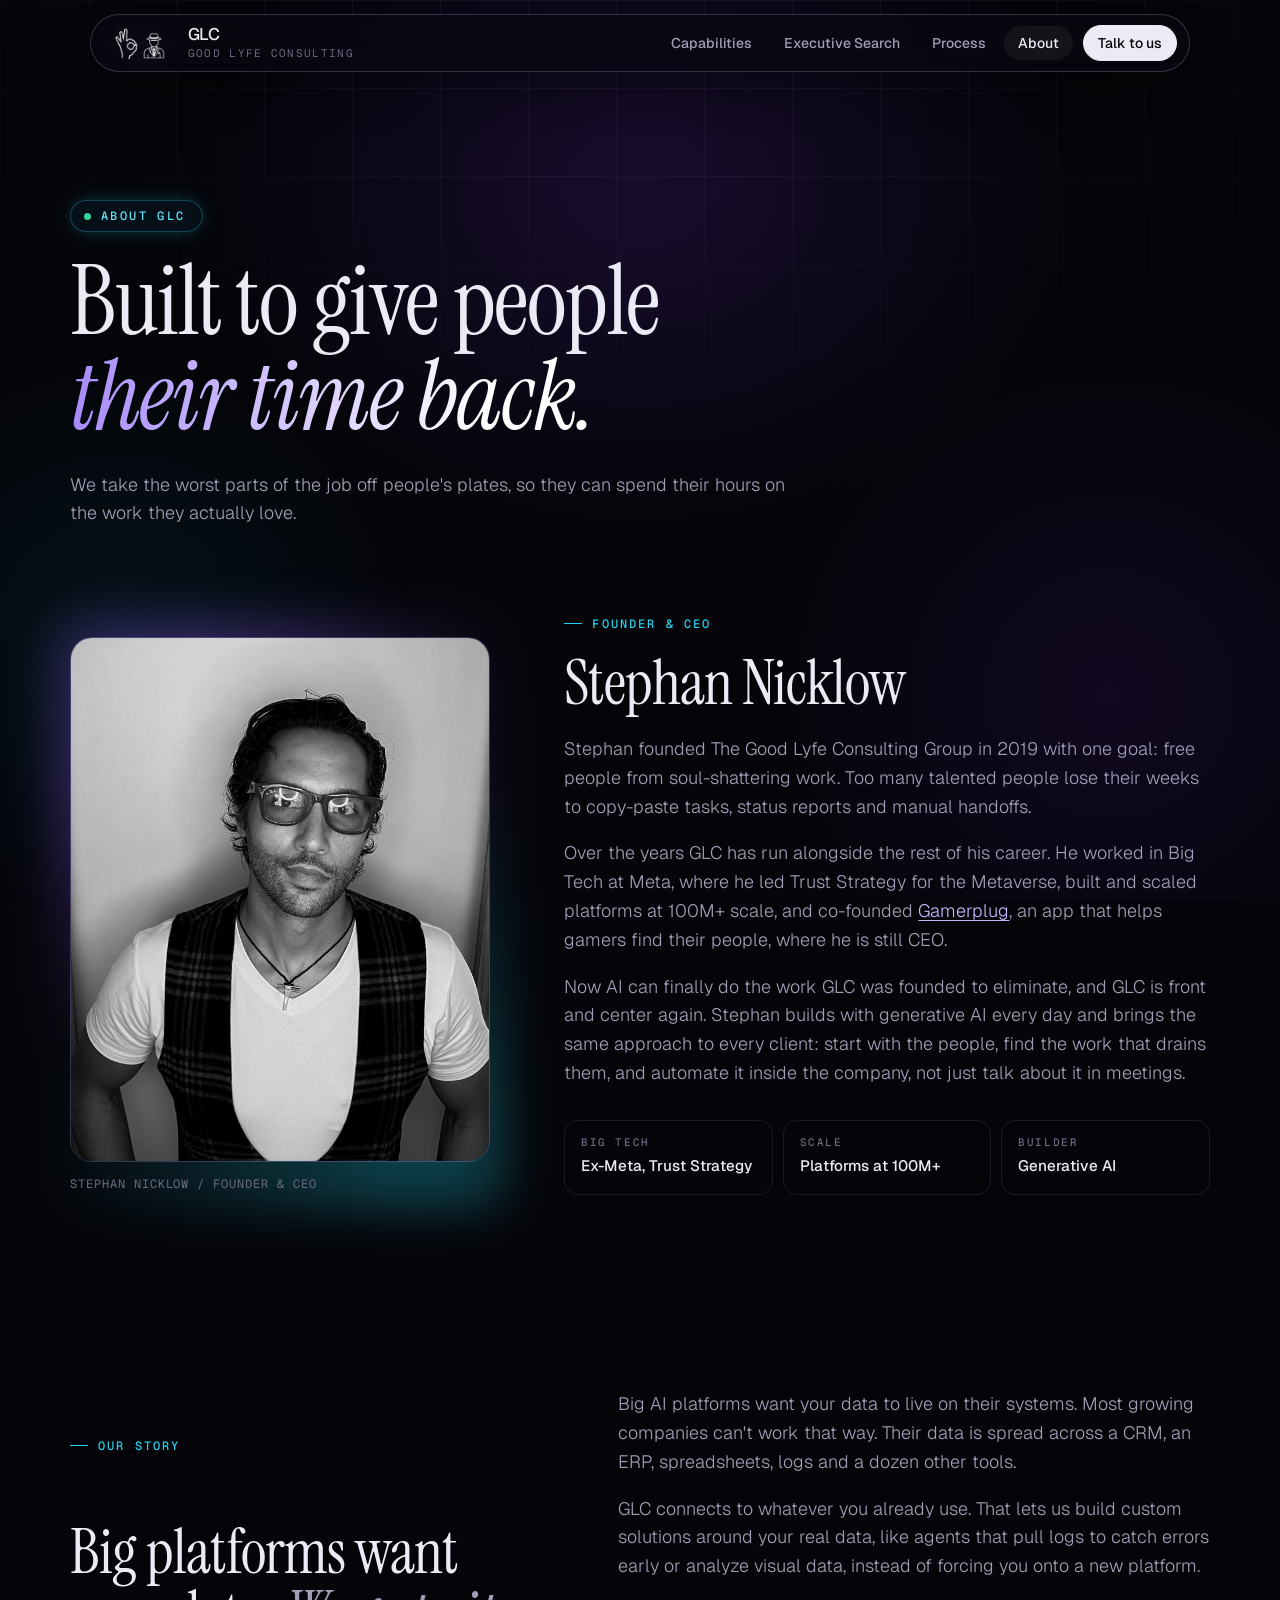
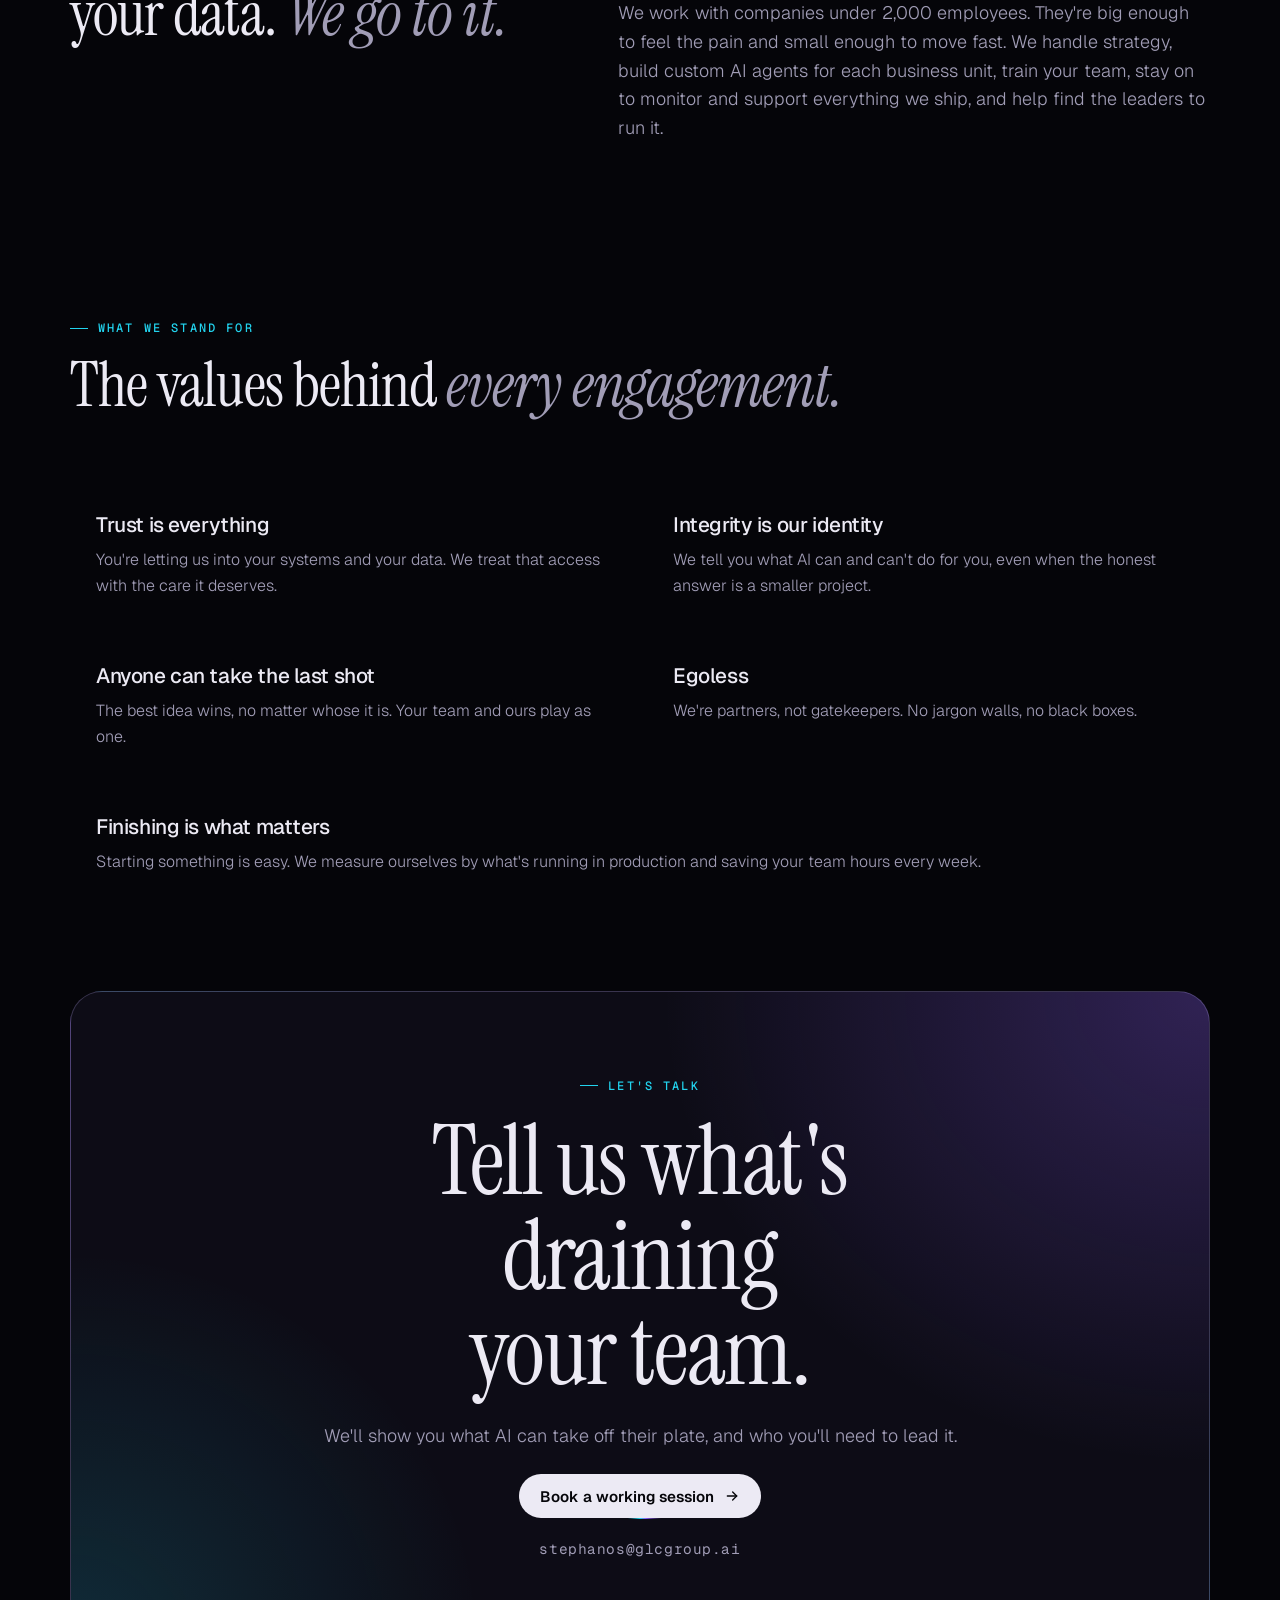
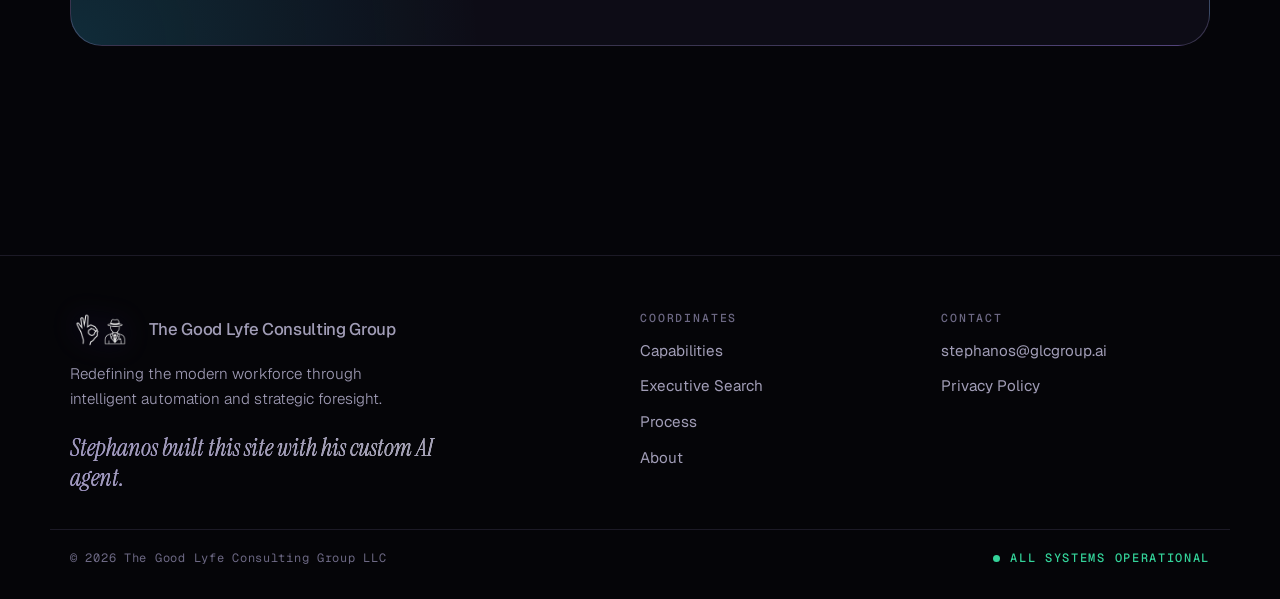
==== commit 9f17e222: "Contact email: stephanos@glcgroup.ai Co-Authored-By: Claude Opus 5.5 <noreply@anthropic.com>" ====
--- a/about.html
+++ b/about.html
@@ -25,7 +25,7 @@
             <a href="index.html#executive-search">Executive Search</a>
             <a href="index.html#process">Process</a>
             <a href="about.html" aria-current="page">About</a>
-            <a href="mailto:about@glcgroup.ai" class="btn btn-solid btn-sm nav-cta">Talk to us</a>
+            <a href="mailto:stephanos@glcgroup.ai" class="btn btn-solid btn-sm nav-cta">Talk to us</a>
         </div>
     </nav>
 
@@ -97,10 +97,10 @@
                     <span class="label">Let's talk</span>
                     <h2>Tell us what's draining your team.</h2>
                     <p class="lede">We'll show you what AI can take off their plate, and who you'll need to lead it.</p>
-                    <a href="mailto:about@glcgroup.ai" class="btn btn-shine btn-light">Book a working session
+                    <a href="mailto:stephanos@glcgroup.ai" class="btn btn-shine btn-light">Book a working session
                         <svg viewBox="0 0 24 24" fill="none" stroke="currentColor" stroke-width="2" stroke-linecap="round" stroke-linejoin="round" aria-hidden="true"><path d="M5 12h14"/><path d="m13 6 6 6-6 6"/></svg>
                     </a>
-                    <span class="mail">about@glcgroup.ai</span>
+                    <span class="mail">stephanos@glcgroup.ai</span>
                 </div>
             </div>
         </section>
@@ -125,7 +125,7 @@
             <div>
                 <h4>Contact</h4>
                 <ul>
-                    <li><a href="mailto:about@glcgroup.ai">about@glcgroup.ai</a></li>
+                    <li><a href="mailto:stephanos@glcgroup.ai">stephanos@glcgroup.ai</a></li>
                     <li><a href="privacy-policy.html">Privacy Policy</a></li>
                 </ul>
             </div>
--- a/assets/site.css
+++ b/assets/site.css
@@ -304,13 +304,6 @@
 /* ---------- film ---------- */
 .film { position: relative; border: 1px solid var(--line-strong); border-radius: 24px; overflow: hidden; background: #000; box-shadow: 0 40px 120px -40px rgba(139, 92, 246, 0.45); }
 .film video { width: 100%; aspect-ratio: 16 / 9; object-fit: cover; }
-.film-play {
-    position: absolute; left: 50%; top: 50%; transform: translate(-50%, -50%); z-index: 2;
-    display: inline-flex; align-items: center; gap: 10px; cursor: pointer;
-    font: 500 0.95rem/1 var(--sans); color: var(--ink); background: var(--text);
-    border: 0; border-radius: 999px; padding: 15px 22px; box-shadow: 0 10px 40px -10px rgba(139, 92, 246, 0.8);
-}
-.film-play svg { width: 16px; height: 16px; }
 .film-meta { display: flex; flex-wrap: wrap; justify-content: space-between; gap: 12px; margin-top: 16px; font: 400 0.78rem/1.4 var(--mono); color: var(--faint); letter-spacing: 0.06em; }
 
 /* ---------- current state ---------- */
